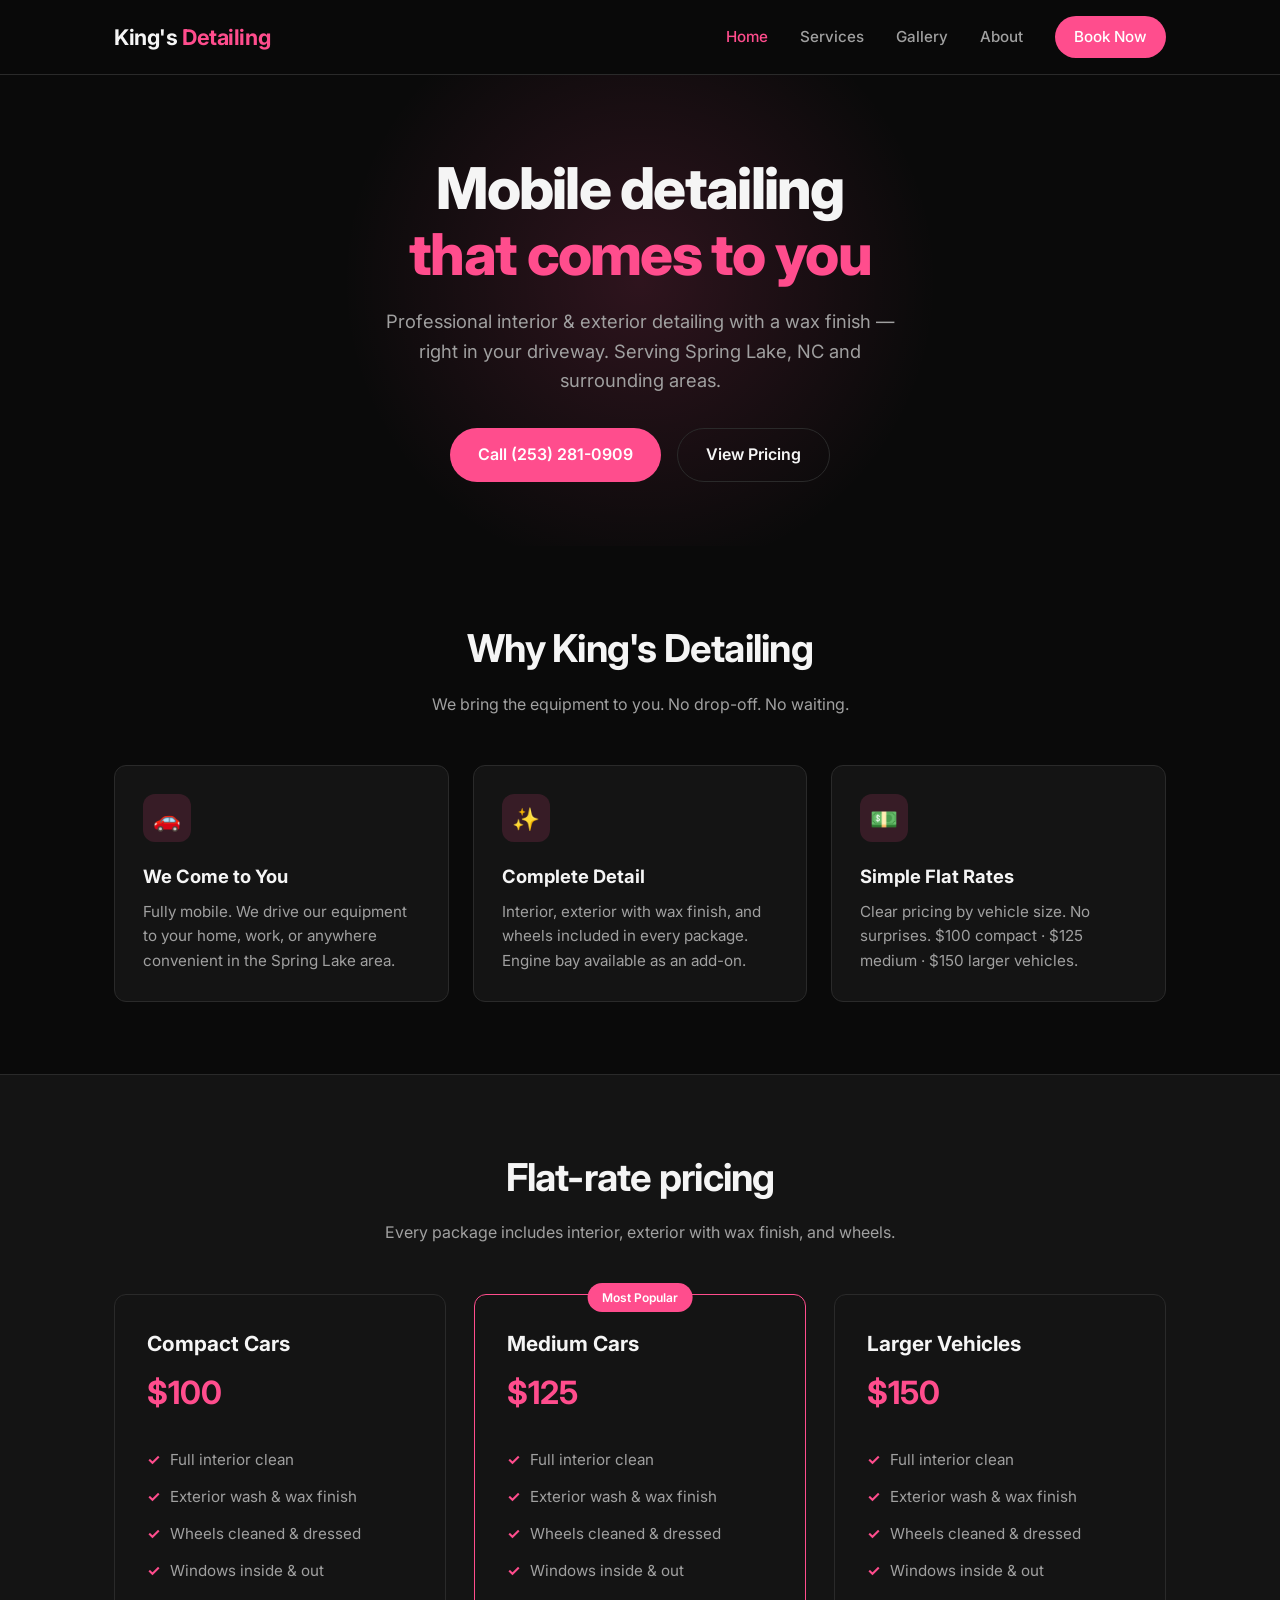
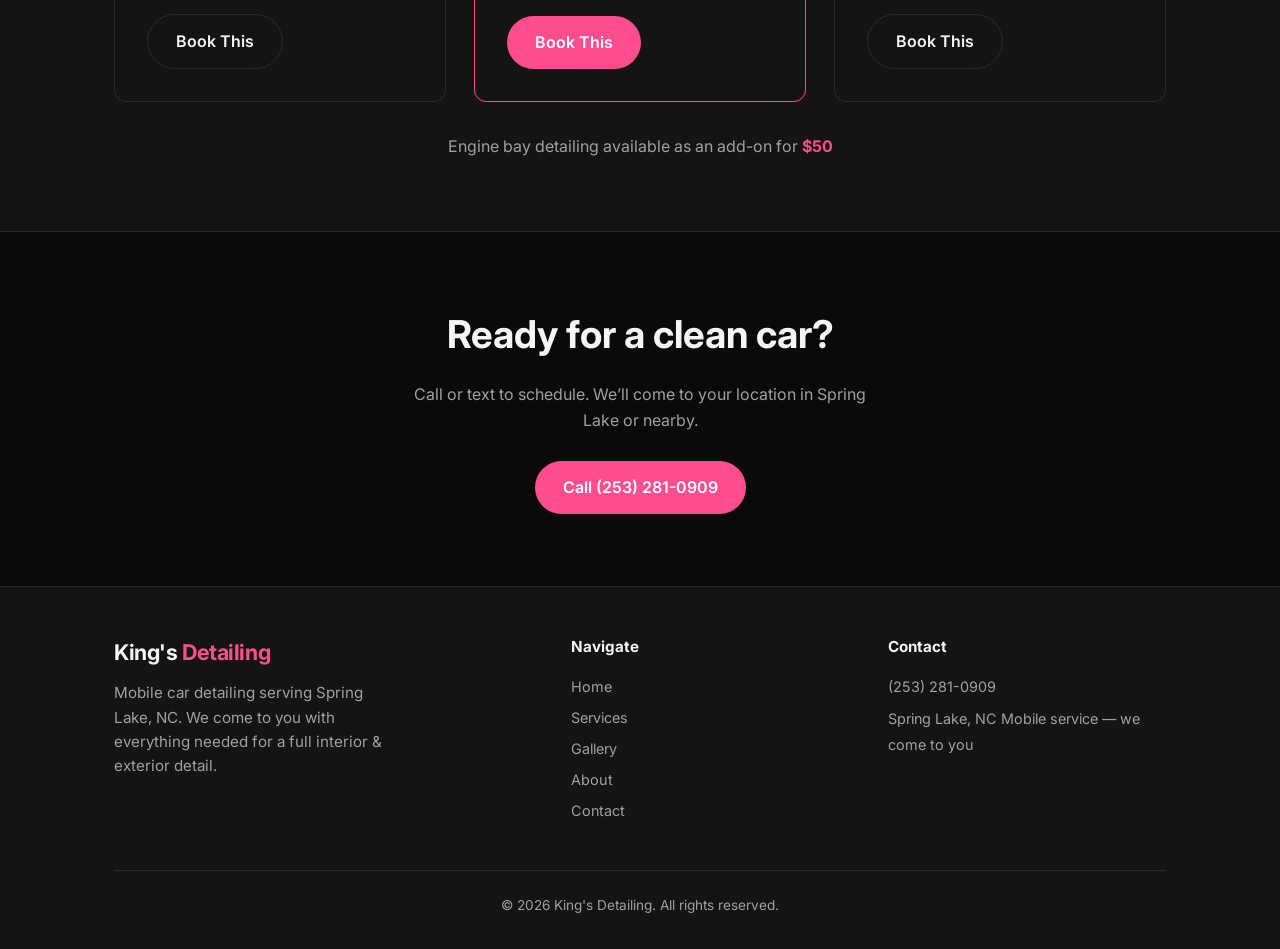
==== index.html @ ad99a281 "Add files via upload" ====
<!DOCTYPE html>
<html lang="en">
<head>
  <meta charset="UTF-8" />
  <meta name="viewport" content="width=device-width, initial-scale=1.0" />
  <title>King's Detailing | Mobile Car Detailing in Spring Lake, NC</title>
  <meta name="description" content="King's Detailing — mobile car detailing that comes to you in Spring Lake, NC. Interior, exterior with wax, and wheels. Flat-rate pricing." />
  <link rel="preconnect" href="https://fonts.googleapis.com" />
  <link rel="preconnect" href="https://fonts.gstatic.com" crossorigin />
  <link href="https://fonts.googleapis.com/css2?family=Inter:wght@400;500;600;700;800&display=swap" rel="stylesheet" />
  <link rel="stylesheet" href="styles.css" />
</head>
<body>
  <header>
    <div class="nav-container">
      <a href="index.html" class="logo">King's <span>Detailing</span></a>
      <button class="menu-toggle" aria-label="Toggle menu" onclick="document.querySelector('.nav-links').classList.toggle('open')">
        <span></span><span></span><span></span>
      </button>
      <nav class="nav-links">
        <a href="index.html" class="active">Home</a>
        <a href="services.html">Services</a>
        <a href="gallery.html">Gallery</a>
        <a href="about.html">About</a>
        <a href="contact.html" class="nav-cta">Book Now</a>
      </nav>
    </div>
  </header>

  <main>
    <section class="hero">
      <div class="container">
        <h1>Mobile detailing<br /><span class="accent">that comes to you</span></h1>
        <p>Professional interior & exterior detailing with a wax finish — right in your driveway. Serving Spring Lake, NC and surrounding areas.</p>
        <div class="hero-buttons">
          <a href="tel:+12532810909" class="btn btn-primary">Call (253) 281-0909</a>
          <a href="services.html" class="btn btn-secondary">View Pricing</a>
        </div>
      </div>
    </section>

    <section>
      <div class="container">
        <div class="section-header">
          <h2>Why King's Detailing</h2>
          <p>We bring the equipment to you. No drop-off. No waiting.</p>
        </div>
        <div class="highlights">
          <div class="highlight-card">
            <div class="highlight-icon">🚗</div>
            <h3>We Come to You</h3>
            <p>Fully mobile. We drive our equipment to your home, work, or anywhere convenient in the Spring Lake area.</p>
          </div>
          <div class="highlight-card">
            <div class="highlight-icon">✨</div>
            <h3>Complete Detail</h3>
            <p>Interior, exterior with wax finish, and wheels included in every package. Engine bay available as an add-on.</p>
          </div>
          <div class="highlight-card">
            <div class="highlight-icon">💵</div>
            <h3>Simple Flat Rates</h3>
            <p>Clear pricing by vehicle size. No surprises. $100 compact · $125 medium · $150 larger vehicles.</p>
          </div>
        </div>
      </div>
    </section>

    <section style="background: var(--black-soft); border-top: 1px solid var(--gray-mid); border-bottom: 1px solid var(--gray-mid);">
      <div class="container">
        <div class="section-header">
          <h2>Flat-rate pricing</h2>
          <p>Every package includes interior, exterior with wax finish, and wheels.</p>
        </div>
        <div class="services-grid">
          <div class="service-card">
            <h3>Compact Cars</h3>
            <div class="service-price">$100</div>
            <ul>
              <li>Full interior clean</li>
              <li>Exterior wash & wax finish</li>
              <li>Wheels cleaned & dressed</li>
              <li>Windows inside & out</li>
            </ul>
            <a href="contact.html" class="btn btn-secondary" style="align-self: flex-start;">Book This</a>
          </div>
          <div class="service-card featured">
            <h3>Medium Cars</h3>
            <div class="service-price">$125</div>
            <ul>
              <li>Full interior clean</li>
              <li>Exterior wash & wax finish</li>
              <li>Wheels cleaned & dressed</li>
              <li>Windows inside & out</li>
            </ul>
            <a href="contact.html" class="btn btn-primary" style="align-self: flex-start;">Book This</a>
          </div>
          <div class="service-card">
            <h3>Larger Vehicles</h3>
            <div class="service-price">$150</div>
            <ul>
              <li>Full interior clean</li>
              <li>Exterior wash & wax finish</li>
              <li>Wheels cleaned & dressed</li>
              <li>Windows inside & out</li>
            </ul>
            <a href="contact.html" class="btn btn-secondary" style="align-self: flex-start;">Book This</a>
          </div>
        </div>
        <p class="text-center mt-2" style="color: var(--text-muted);">
          Engine bay detailing available as an add-on for <strong style="color: var(--pink);">$50</strong>
        </p>
      </div>
    </section>

    <section>
      <div class="container" style="text-align: center;">
        <h2 style="font-size: clamp(1.8rem, 4vw, 2.4rem); margin-bottom: 1rem;">Ready for a clean car?</h2>
        <p style="color: var(--text-muted); max-width: 480px; margin: 0 auto 1.75rem;">Call or text to schedule. We’ll come to your location in Spring Lake or nearby.</p>
        <a href="tel:+12532810909" class="btn btn-primary">Call (253) 281-0909</a>
      </div>
    </section>
  </main>

  <footer>
    <div class="container">
      <div class="footer-content">
        <div class="footer-brand">
          <div class="logo">King's <span>Detailing</span></div>
          <p>Mobile car detailing serving Spring Lake, NC. We come to you with everything needed for a full interior & exterior detail.</p>
        </div>
        <div class="footer-links">
          <h4>Navigate</h4>
          <a href="index.html">Home</a>
          <a href="services.html">Services</a>
          <a href="gallery.html">Gallery</a>
          <a href="about.html">About</a>
          <a href="contact.html">Contact</a>
        </div>
        <div class="footer-links">
          <h4>Contact</h4>
          <a href="tel:+12532810909">(253) 281-0909</a>
          <span style="color: var(--text-muted); font-size: 0.9rem;">Spring Lake, NC</span>
          <span style="color: var(--text-muted); font-size: 0.9rem;">Mobile service — we come to you</span>
        </div>
      </div>
      <div class="footer-bottom">
        © 2026 King's Detailing. All rights reserved.
      </div>
    </div>
  </footer>

  <script>
    document.querySelectorAll('.nav-links a').forEach(link => {
      link.addEventListener('click', () => {
        document.querySelector('.nav-links').classList.remove('open');
      });
    });
  </script>
</body>
</html>
---- styles.css ----
/* King's Detailing — Modern Minimal Styles */
:root {
  --black: #0a0a0a;
  --black-soft: #141414;
  --gray: #1f1f1f;
  --gray-mid: #2a2a2a;
  --text: #f5f5f5;
  --text-muted: #a0a0a0;
  --pink: #ff4d8d;
  --pink-hover: #ff6ba3;
  --pink-soft: rgba(255, 77, 141, 0.15);
  --white: #ffffff;
  --radius: 12px;
  --shadow: 0 8px 32px rgba(0, 0, 0, 0.4);
  --transition: 0.25s ease;
  --font: 'Inter', system-ui, -apple-system, sans-serif;
  --max-width: 1100px;
}

*,
*::before,
*::after {
  box-sizing: border-box;
  margin: 0;
  padding: 0;
}

html {
  scroll-behavior: smooth;
}

body {
  font-family: var(--font);
  background: var(--black);
  color: var(--text);
  line-height: 1.6;
  min-height: 100vh;
  display: flex;
  flex-direction: column;
}

img {
  max-width: 100%;
  display: block;
}

a {
  color: inherit;
  text-decoration: none;
}

ul {
  list-style: none;
}

header {
  position: sticky;
  top: 0;
  z-index: 100;
  background: rgba(10, 10, 10, 0.92);
  backdrop-filter: blur(12px);
  border-bottom: 1px solid var(--gray-mid);
}

.nav-container {
  max-width: var(--max-width);
  margin: 0 auto;
  padding: 1rem 1.5rem;
  display: flex;
  align-items: center;
  justify-content: space-between;
}

.logo {
  font-size: 1.35rem;
  font-weight: 700;
  letter-spacing: -0.02em;
}

.logo span {
  color: var(--pink);
}

.nav-links {
  display: flex;
  gap: 2rem;
  align-items: center;
}

.nav-links a {
  font-size: 0.95rem;
  font-weight: 500;
  color: var(--text-muted);
  transition: color var(--transition);
}

.nav-links a:hover,
.nav-links a.active {
  color: var(--pink);
}

.nav-cta {
  background: var(--pink);
  color: var(--white) !important;
  padding: 0.55rem 1.2rem;
  border-radius: 999px;
  font-weight: 600;
  transition: background var(--transition), transform var(--transition);
}

.nav-cta:hover {
  background: var(--pink-hover);
  transform: translateY(-1px);
}

.menu-toggle {
  display: none;
  background: none;
  border: none;
  cursor: pointer;
  padding: 0.5rem;
}

.menu-toggle span {
  display: block;
  width: 24px;
  height: 2px;
  background: var(--text);
  margin: 5px 0;
  transition: var(--transition);
}

main {
  flex: 1;
}

.container {
  max-width: var(--max-width);
  margin: 0 auto;
  padding: 0 1.5rem;
}

.hero {
  padding: 5rem 0 4rem;
  text-align: center;
  position: relative;
  overflow: hidden;
}

.hero::before {
  content: '';
  position: absolute;
  top: -20%;
  left: 50%;
  transform: translateX(-50%);
  width: 600px;
  height: 600px;
  background: radial-gradient(circle, var(--pink-soft) 0%, transparent 70%);
  pointer-events: none;
}

.hero h1 {
  font-size: clamp(2.4rem, 6vw, 3.6rem);
  font-weight: 800;
  letter-spacing: -0.03em;
  line-height: 1.15;
  margin-bottom: 1.25rem;
  position: relative;
}

.hero h1 .accent {
  color: var(--pink);
}

.hero p {
  font-size: 1.15rem;
  color: var(--text-muted);
  max-width: 520px;
  margin: 0 auto 2rem;
  position: relative;
}

.hero-buttons {
  display: flex;
  gap: 1rem;
  justify-content: center;
  flex-wrap: wrap;
  position: relative;
}

.btn {
  display: inline-flex;
  align-items: center;
  gap: 0.5rem;
  padding: 0.85rem 1.75rem;
  border-radius: 999px;
  font-weight: 600;
  font-size: 1rem;
  transition: all var(--transition);
  border: none;
  cursor: pointer;
}

.btn-primary {
  background: var(--pink);
  color: var(--white);
}

.btn-primary:hover {
  background: var(--pink-hover);
  transform: translateY(-2px);
  box-shadow: 0 8px 24px rgba(255, 77, 141, 0.35);
}

.btn-secondary {
  background: transparent;
  color: var(--text);
  border: 1.5px solid var(--gray-mid);
}

.btn-secondary:hover {
  border-color: var(--pink);
  color: var(--pink);
}

section {
  padding: 4.5rem 0;
}

.section-header {
  text-align: center;
  margin-bottom: 3rem;
}

.section-header h2 {
  font-size: clamp(1.8rem, 4vw, 2.4rem);
  font-weight: 700;
  letter-spacing: -0.02em;
  margin-bottom: 0.75rem;
}

.section-header p {
  color: var(--text-muted);
  max-width: 520px;
  margin: 0 auto;
}

.highlights {
  display: grid;
  grid-template-columns: repeat(auto-fit, minmax(260px, 1fr));
  gap: 1.5rem;
}

.highlight-card {
  background: var(--black-soft);
  border: 1px solid var(--gray-mid);
  border-radius: var(--radius);
  padding: 1.75rem;
  transition: border-color var(--transition), transform var(--transition);
}

.highlight-card:hover {
  border-color: var(--pink);
  transform: translateY(-4px);
}

.highlight-icon {
  width: 48px;
  height: 48px;
  background: var(--pink-soft);
  border-radius: 12px;
  display: flex;
  align-items: center;
  justify-content: center;
  margin-bottom: 1.25rem;
  font-size: 1.4rem;
}

.highlight-card h3 {
  font-size: 1.15rem;
  margin-bottom: 0.5rem;
}

.highlight-card p {
  color: var(--text-muted);
  font-size: 0.95rem;
}

.services-grid {
  display: grid;
  grid-template-columns: repeat(auto-fit, minmax(280px, 1fr));
  gap: 1.75rem;
}

.service-card {
  background: var(--black-soft);
  border: 1px solid var(--gray-mid);
  border-radius: var(--radius);
  padding: 2rem;
  display: flex;
  flex-direction: column;
  transition: border-color var(--transition), box-shadow var(--transition);
}

.service-card:hover {
  border-color: var(--pink);
  box-shadow: var(--shadow);
}

.service-card.featured {
  border-color: var(--pink);
  position: relative;
}

.service-card.featured::before {
  content: 'Most Popular';
  position: absolute;
  top: -12px;
  left: 50%;
  transform: translateX(-50%);
  background: var(--pink);
  color: white;
  font-size: 0.75rem;
  font-weight: 600;
  padding: 0.3rem 0.9rem;
  border-radius: 999px;
}

.service-card h3 {
  font-size: 1.3rem;
  margin-bottom: 0.4rem;
}

.service-price {
  font-size: 2rem;
  font-weight: 700;
  color: var(--pink);
  margin-bottom: 0.75rem;
}

.service-price span {
  font-size: 0.9rem;
  font-weight: 400;
  color: var(--text-muted);
}

.service-card ul {
  margin: 0.75rem 0 1.5rem;
  flex: 1;
}

.service-card li {
  padding: 0.4rem 0;
  color: var(--text-muted);
  font-size: 0.95rem;
  display: flex;
  align-items: flex-start;
  gap: 0.6rem;
}

.service-card li::before {
  content: '✓';
  color: var(--pink);
  font-weight: 700;
  flex-shrink: 0;
}

.gallery-grid {
  display: grid;
  grid-template-columns: repeat(auto-fit, minmax(280px, 1fr));
  gap: 1.25rem;
}

.gallery-item {
  position: relative;
  border-radius: var(--radius);
  overflow: hidden;
  aspect-ratio: 4 / 3;
  background: var(--gray);
  border: 1px solid var(--gray-mid);
}

.gallery-item .placeholder {
  width: 100%;
  height: 100%;
  display: flex;
  flex-direction: column;
  align-items: center;
  justify-content: center;
  background: linear-gradient(135deg, var(--gray) 0%, var(--black-soft) 100%);
  color: var(--text-muted);
  font-size: 0.9rem;
  text-align: center;
  padding: 1rem;
}

.gallery-item .placeholder strong {
  color: var(--pink);
  font-size: 1.1rem;
  display: block;
  margin-bottom: 0.35rem;
}

.about-content {
  display: grid;
  grid-template-columns: 1fr 1fr;
  gap: 3rem;
  align-items: center;
}

.about-text h2 {
  font-size: clamp(1.8rem, 4vw, 2.3rem);
  margin-bottom: 1.25rem;
  letter-spacing: -0.02em;
}

.about-text p {
  color: var(--text-muted);
  margin-bottom: 1rem;
}

.about-stats {
  display: grid;
  grid-template-columns: repeat(3, 1fr);
  gap: 1.5rem;
  margin-top: 2rem;
}

.stat {
  text-align: center;
}

.stat-number {
  font-size: 1.8rem;
  font-weight: 700;
  color: var(--pink);
  display: block;
}

.stat-label {
  font-size: 0.85rem;
  color: var(--text-muted);
}

.about-visual {
  background: var(--black-soft);
  border: 1px solid var(--gray-mid);
  border-radius: var(--radius);
  aspect-ratio: 1;
  display: flex;
  align-items: center;
  justify-content: center;
  font-size: 4rem;
  position: relative;
  overflow: hidden;
}

.about-visual::before {
  content: '';
  position: absolute;
  inset: 0;
  background: radial-gradient(circle at 30% 30%, var(--pink-soft), transparent 60%);
}

.contact-grid {
  display: grid;
  grid-template-columns: 1fr 1.2fr;
  gap: 3rem;
}

.contact-info h2 {
  font-size: clamp(1.8rem, 4vw, 2.3rem);
  margin-bottom: 1rem;
}

.contact-info > p {
  color: var(--text-muted);
  margin-bottom: 2rem;
}

.contact-details {
  display: flex;
  flex-direction: column;
  gap: 1.25rem;
}

.contact-item {
  display: flex;
  align-items: flex-start;
  gap: 1rem;
}

.contact-icon {
  width: 42px;
  height: 42px;
  background: var(--pink-soft);
  border-radius: 10px;
  display: flex;
  align-items: center;
  justify-content: center;
  flex-shrink: 0;
  font-size: 1.1rem;
}

.contact-item strong {
  display: block;
  margin-bottom: 0.15rem;
}

.contact-item span,
.contact-item a {
  color: var(--text-muted);
  font-size: 0.95rem;
}

.contact-item a:hover {
  color: var(--pink);
}

.contact-form {
  background: var(--black-soft);
  border: 1px solid var(--gray-mid);
  border-radius: var(--radius);
  padding: 2rem;
}

.form-group {
  margin-bottom: 1.25rem;
}

.form-group label {
  display: block;
  font-size: 0.9rem;
  font-weight: 500;
  margin-bottom: 0.4rem;
  color: var(--text-muted);
}

.form-group input,
.form-group select,
.form-group textarea {
  width: 100%;
  padding: 0.8rem 1rem;
  background: var(--black);
  border: 1px solid var(--gray-mid);
  border-radius: 8px;
  color: var(--text);
  font-family: inherit;
  font-size: 1rem;
  transition: border-color var(--transition);
}

.form-group input:focus,
.form-group select:focus,
.form-group textarea:focus {
  outline: none;
  border-color: var(--pink);
}

.form-group textarea {
  min-height: 120px;
  resize: vertical;
}

.form-row {
  display: grid;
  grid-template-columns: 1fr 1fr;
  gap: 1rem;
}

footer {
  background: var(--black-soft);
  border-top: 1px solid var(--gray-mid);
  padding: 3rem 0 2rem;
  margin-top: auto;
}

.footer-content {
  display: grid;
  grid-template-columns: 1.5fr 1fr 1fr;
  gap: 2.5rem;
  margin-bottom: 2.5rem;
}

.footer-brand .logo {
  margin-bottom: 0.75rem;
}

.footer-brand p {
  color: var(--text-muted);
  font-size: 0.95rem;
  max-width: 280px;
}

.footer-links h4 {
  font-size: 0.95rem;
  margin-bottom: 1rem;
}

.footer-links a {
  display: block;
  color: var(--text-muted);
  font-size: 0.9rem;
  margin-bottom: 0.5rem;
  transition: color var(--transition);
}

.footer-links a:hover {
  color: var(--pink);
}

.footer-bottom {
  border-top: 1px solid var(--gray-mid);
  padding-top: 1.5rem;
  text-align: center;
  color: var(--text-muted);
  font-size: 0.85rem;
}

.page-hero {
  padding: 3.5rem 0 2.5rem;
  text-align: center;
  border-bottom: 1px solid var(--gray-mid);
}

.page-hero h1 {
  font-size: clamp(2rem, 5vw, 2.8rem);
  font-weight: 800;
  letter-spacing: -0.02em;
  margin-bottom: 0.75rem;
}

.page-hero p {
  color: var(--text-muted);
  max-width: 500px;
  margin: 0 auto;
}

@media (max-width: 768px) {
  .menu-toggle {
    display: block;
  }

  .nav-links {
    display: none;
    position: absolute;
    top: 100%;
    left: 0;
    right: 0;
    background: var(--black-soft);
    flex-direction: column;
    padding: 1.5rem;
    gap: 1rem;
    border-bottom: 1px solid var(--gray-mid);
  }

  .nav-links.open {
    display: flex;
  }

  .about-content,
  .contact-grid,
  .footer-content {
    grid-template-columns: 1fr;
  }

  .form-row {
    grid-template-columns: 1fr;
  }

  .about-stats {
    grid-template-columns: 1fr;
    gap: 1rem;
  }

  .hero {
    padding: 3.5rem 0 3rem;
  }
}

.text-center {
  text-align: center;
}

.mt-2 {
  margin-top: 2rem;
}
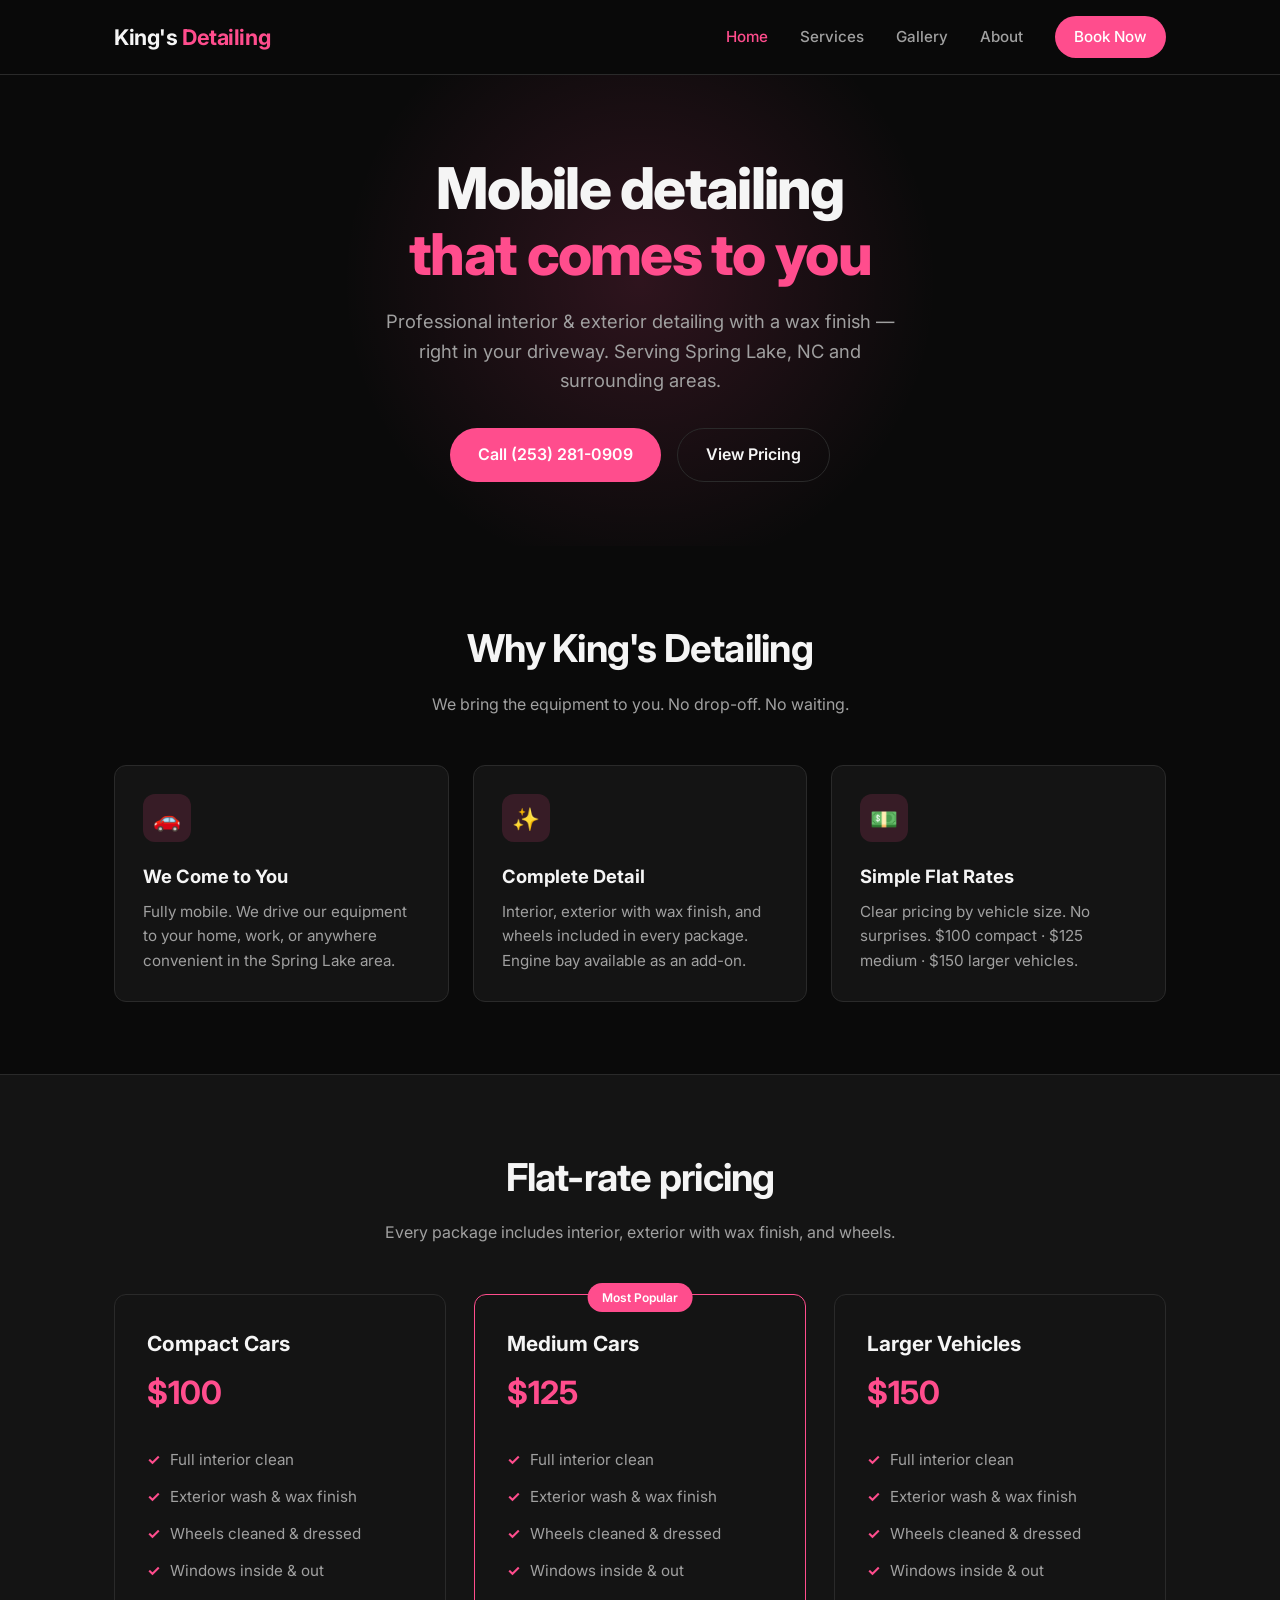
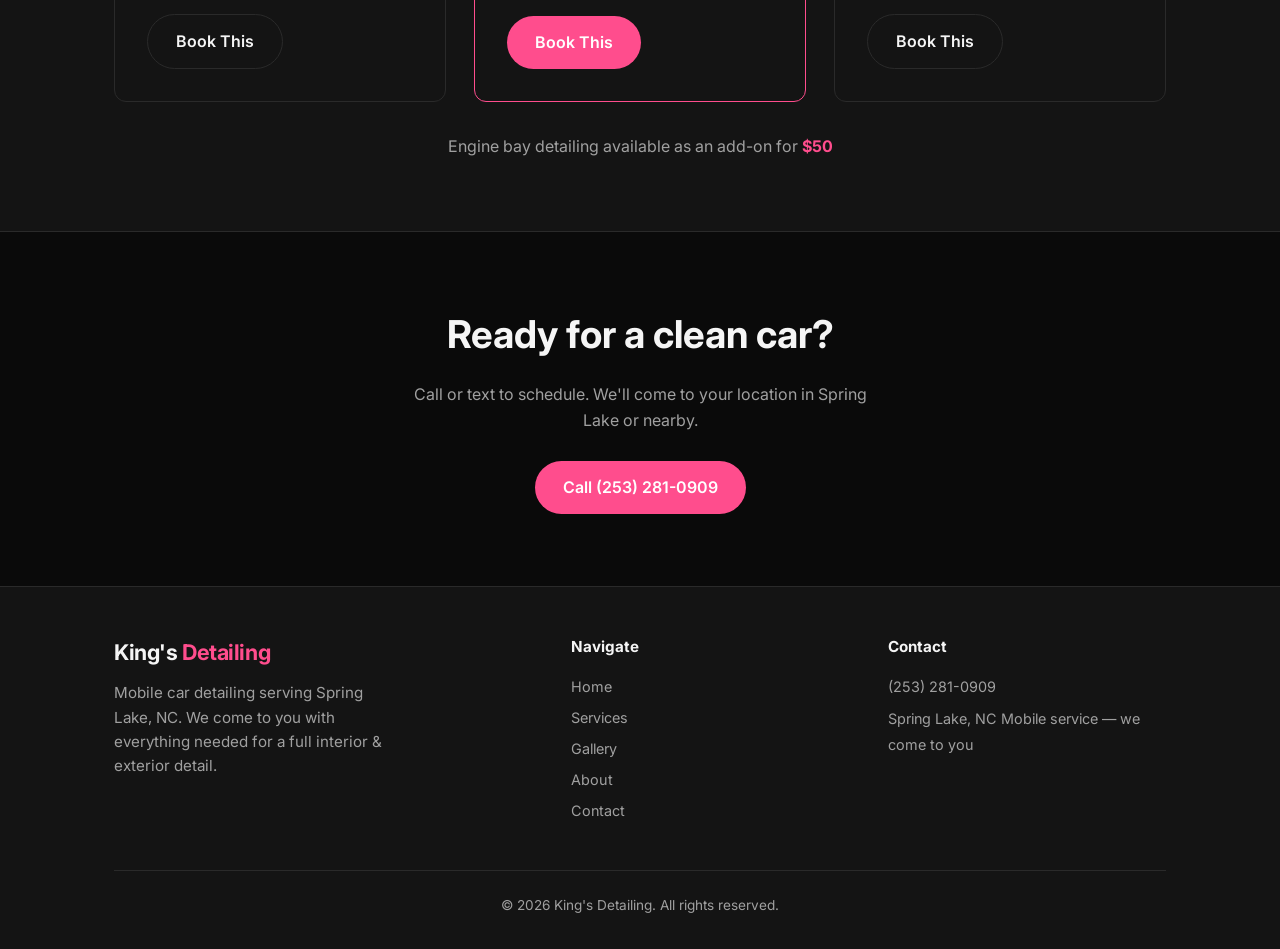
==== commit 97b23cc9: "Add files via upload" ====
--- a/index.html
+++ b/index.html
@@ -9,6 +9,7 @@
   <link rel="preconnect" href="https://fonts.gstatic.com" crossorigin />
   <link href="https://fonts.googleapis.com/css2?family=Inter:wght@400;500;600;700;800&display=swap" rel="stylesheet" />
   <link rel="stylesheet" href="styles.css" />
+  <script src="https://identity.netlify.com/v1/netlify-identity-widget.js"></script>
 </head>
 <body>
   <header>
@@ -30,8 +31,8 @@
   <main>
     <section class="hero">
       <div class="container">
-        <h1>Mobile detailing<br /><span class="accent">that comes to you</span></h1>
-        <p>Professional interior & exterior detailing with a wax finish — right in your driveway. Serving Spring Lake, NC and surrounding areas.</p>
+        <h1><span id="hero-line1">Mobile detailing</span><br /><span class="accent" id="hero-line2">that comes to you</span></h1>
+        <p id="hero-text">Professional interior & exterior detailing with a wax finish — right in your driveway. Serving Spring Lake, NC and surrounding areas.</p>
         <div class="hero-buttons">
           <a href="tel:+12532810909" class="btn btn-primary">Call (253) 281-0909</a>
           <a href="services.html" class="btn btn-secondary">View Pricing</a>
@@ -42,24 +43,24 @@
     <section>
       <div class="container">
         <div class="section-header">
-          <h2>Why King's Detailing</h2>
-          <p>We bring the equipment to you. No drop-off. No waiting.</p>
+          <h2 id="why-heading">Why King's Detailing</h2>
+          <p id="why-text">We bring the equipment to you. No drop-off. No waiting.</p>
         </div>
         <div class="highlights">
           <div class="highlight-card">
             <div class="highlight-icon">🚗</div>
-            <h3>We Come to You</h3>
-            <p>Fully mobile. We drive our equipment to your home, work, or anywhere convenient in the Spring Lake area.</p>
+            <h3 id="why1-title">We Come to You</h3>
+            <p id="why1-text">Fully mobile. We drive our equipment to your home, work, or anywhere convenient in the Spring Lake area.</p>
           </div>
           <div class="highlight-card">
             <div class="highlight-icon">✨</div>
-            <h3>Complete Detail</h3>
-            <p>Interior, exterior with wax finish, and wheels included in every package. Engine bay available as an add-on.</p>
+            <h3 id="why2-title">Complete Detail</h3>
+            <p id="why2-text">Interior, exterior with wax finish, and wheels included in every package. Engine bay available as an add-on.</p>
           </div>
           <div class="highlight-card">
             <div class="highlight-icon">💵</div>
-            <h3>Simple Flat Rates</h3>
-            <p>Clear pricing by vehicle size. No surprises. $100 compact · $125 medium · $150 larger vehicles.</p>
+            <h3 id="why3-title">Simple Flat Rates</h3>
+            <p id="why3-text">Clear pricing by vehicle size. No surprises. $100 compact · $125 medium · $150 larger vehicles.</p>
           </div>
         </div>
       </div>
@@ -68,8 +69,8 @@
     <section style="background: var(--black-soft); border-top: 1px solid var(--gray-mid); border-bottom: 1px solid var(--gray-mid);">
       <div class="container">
         <div class="section-header">
-          <h2>Flat-rate pricing</h2>
-          <p>Every package includes interior, exterior with wax finish, and wheels.</p>
+          <h2 id="pricing-heading">Flat-rate pricing</h2>
+          <p id="pricing-text">Every package includes interior, exterior with wax finish, and wheels.</p>
         </div>
         <div class="services-grid">
           <div class="service-card">
@@ -114,8 +115,8 @@
 
     <section>
       <div class="container" style="text-align: center;">
-        <h2 style="font-size: clamp(1.8rem, 4vw, 2.4rem); margin-bottom: 1rem;">Ready for a clean car?</h2>
-        <p style="color: var(--text-muted); max-width: 480px; margin: 0 auto 1.75rem;">Call or text to schedule. We’ll come to your location in Spring Lake or nearby.</p>
+        <h2 id="cta-heading" style="font-size: clamp(1.8rem, 4vw, 2.4rem); margin-bottom: 1rem;">Ready for a clean car?</h2>
+        <p id="cta-text" style="color: var(--text-muted); max-width: 480px; margin: 0 auto 1.75rem;">Call or text to schedule. We’ll come to your location in Spring Lake or nearby.</p>
         <a href="tel:+12532810909" class="btn btn-primary">Call (253) 281-0909</a>
       </div>
     </section>
@@ -156,5 +157,6 @@
       });
     });
   </script>
+  <script src="site.js"></script>
 </body>
 </html>
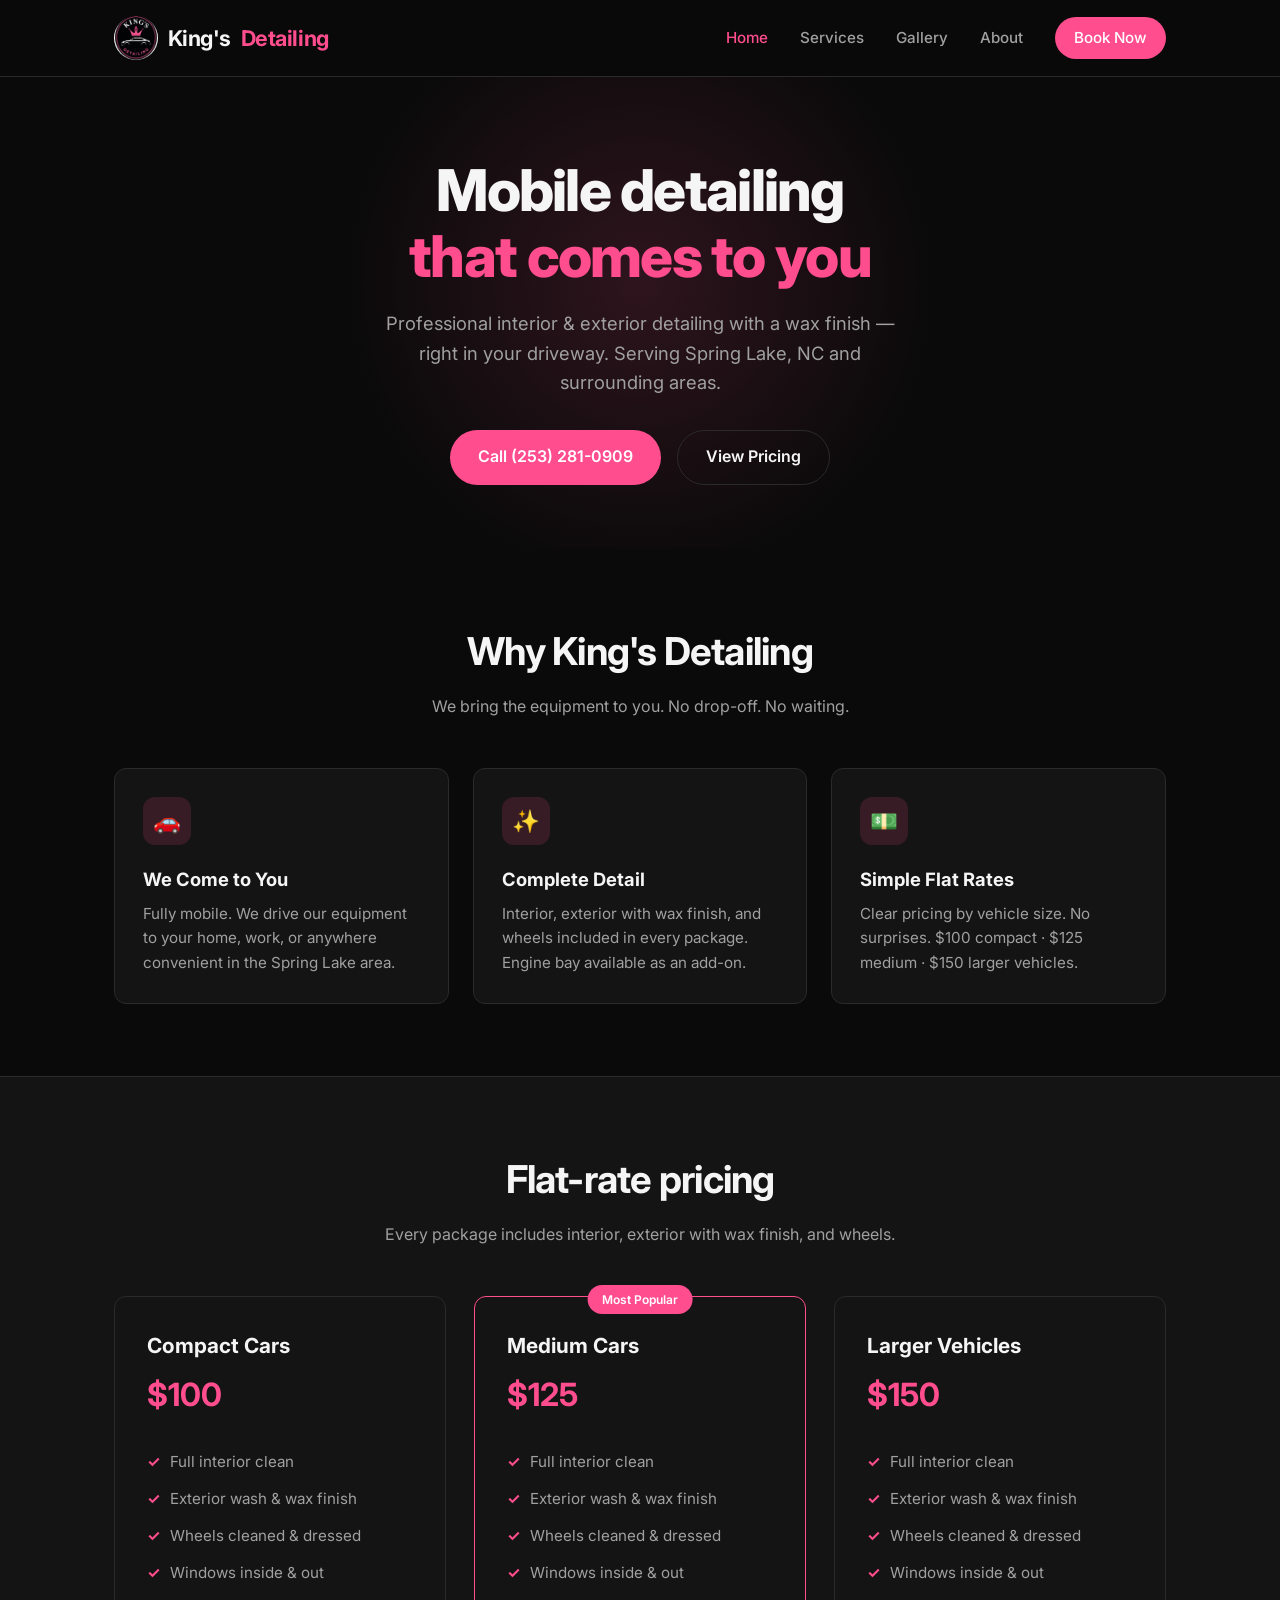
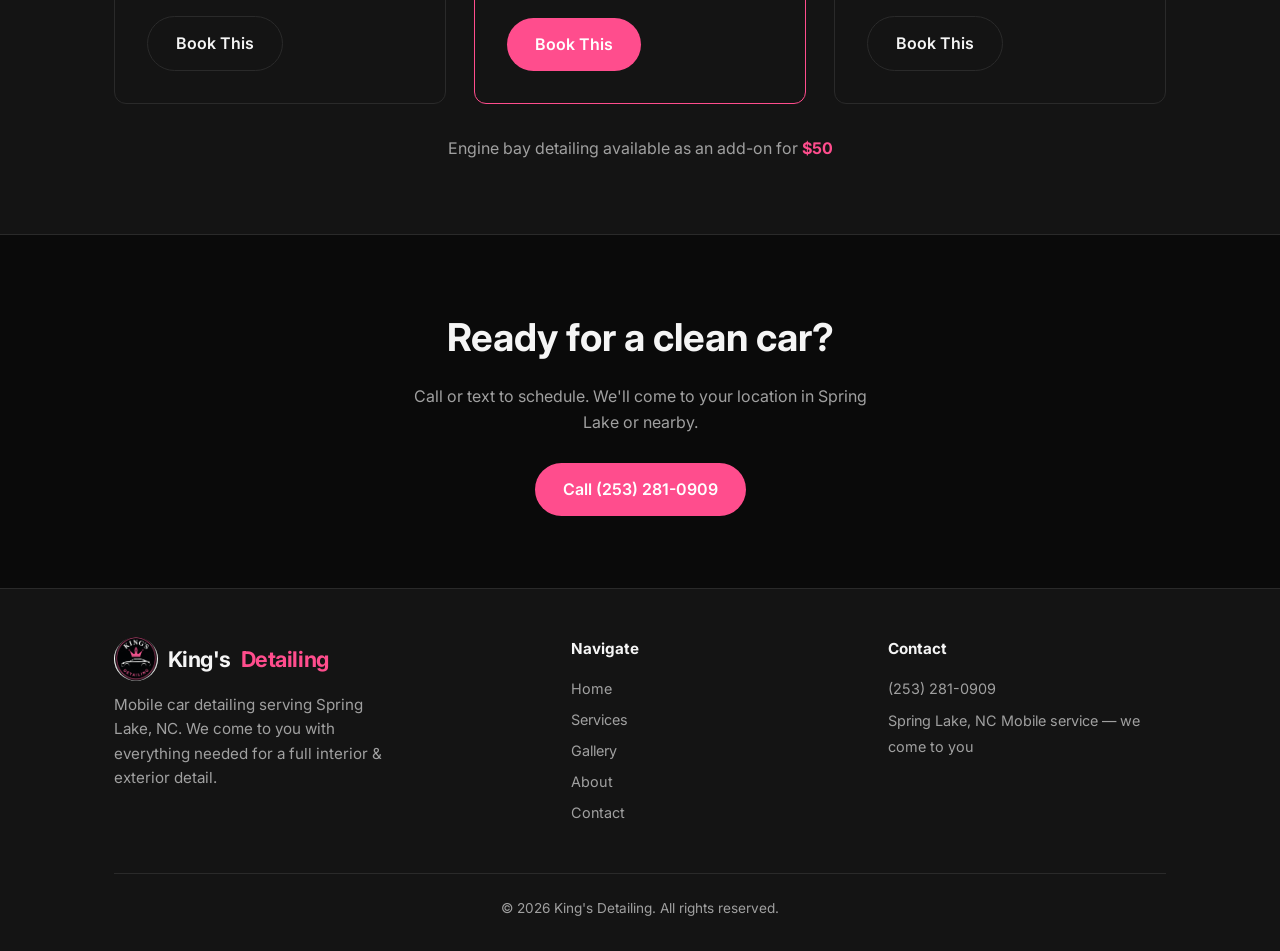
==== commit 795606cf: "Add files via upload" ====
--- a/index.html
+++ b/index.html
@@ -14,7 +14,7 @@
 <body>
   <header>
     <div class="nav-container">
-      <a href="index.html" class="logo">King's <span>Detailing</span></a>
+      <a href="index.html" class="logo"><img src="logo.jpg" alt="King's Detailing" class="logo-img">King's <span>Detailing</span></a>
       <button class="menu-toggle" aria-label="Toggle menu" onclick="document.querySelector('.nav-links').classList.toggle('open')">
         <span></span><span></span><span></span>
       </button>
@@ -126,7 +126,7 @@
     <div class="container">
       <div class="footer-content">
         <div class="footer-brand">
-          <div class="logo">King's <span>Detailing</span></div>
+          <div class="logo"><img src="logo.jpg" alt="King's Detailing" class="logo-img">King's <span>Detailing</span></div>
           <p>Mobile car detailing serving Spring Lake, NC. We come to you with everything needed for a full interior & exterior detail.</p>
         </div>
         <div class="footer-links">
--- a/styles.css
+++ b/styles.css
@@ -75,6 +75,17 @@
   font-size: 1.35rem;
   font-weight: 700;
   letter-spacing: -0.02em;
+  display: flex;
+  align-items: center;
+  gap: 0.6rem;
+}
+
+.logo-img {
+  height: 44px;
+  width: 44px;
+  border-radius: 50%;
+  object-fit: cover;
+  display: block;
 }
 
 .logo span {
